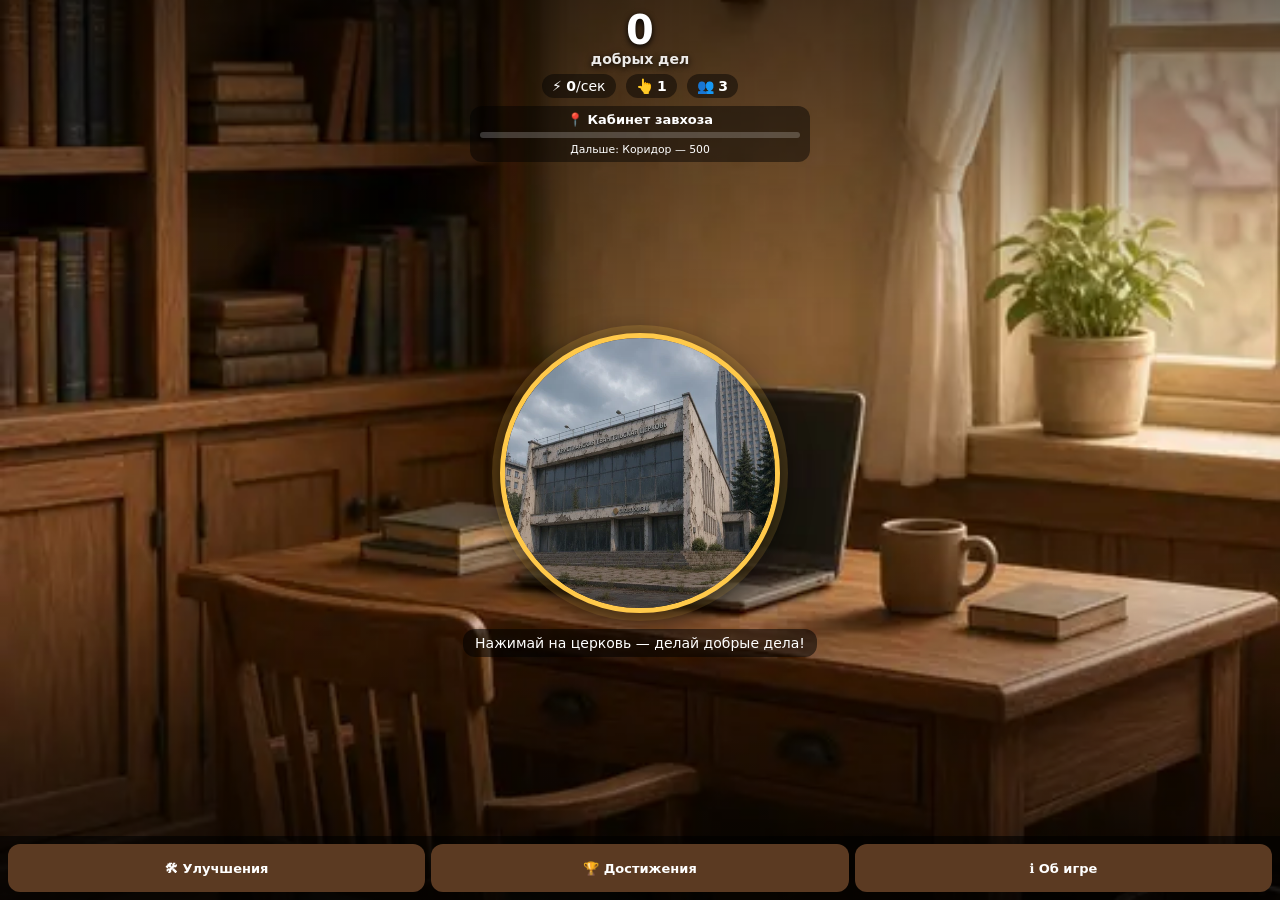
==== index.html @ 1f995793 "Update the clicker with church stage images. Replace the game files from church clicker v2 and add i" ====
<!doctype html>
<html lang="ru">
<head>
<meta charset="utf-8">
<meta name="viewport" content="width=device-width,initial-scale=1,maximum-scale=1,user-scalable=no,viewport-fit=cover">
<meta name="apple-mobile-web-app-capable" content="yes">
<meta name="mobile-web-app-capable" content="yes">
<meta name="apple-mobile-web-app-status-bar-style" content="black-translucent">
<meta name="apple-mobile-web-app-title" content="Завхоз">
<meta name="theme-color" content="#2b1d14">
<title>Завхоз Слова жизни</title>
<link rel="manifest" href="manifest.webmanifest">
<link rel="apple-touch-icon" href="img/icon-180.png">
<link rel="icon" href="img/icon-192.png">
<link rel="stylesheet" href="style.css">
</head>
<body>
<div id="bg"></div><div id="shade"></div>
<header id="top">
  <div id="score"><span id="deeds">0</span><small>добрых дел</small></div>
  <div id="stats"><span>⚡ <b id="dps">0</b>/сек</span><span>👆 <b id="dpt">1</b></span><span>👥 <b id="people">3</b></span></div>
  <div id="loc"><span id="locName">Кабинет завхоза</span><div id="locBar"><i></i></div><small id="locNext"></small></div>
</header>
<main id="play">
  <div id="event" hidden></div>
  <button id="tap" aria-label="Нажимай!"><img src="img/church1.webp" alt="Церковь" draggable="false"></button>
  <div id="hint">Нажимай на церковь — делай добрые дела!</div>
</main>
<nav id="tabs">
  <button data-p="shop">🛠 Улучшения</button>
  <button data-p="ach">🏆 Достижения</button>
  <button data-p="info">ℹ️ Об игре</button>
</nav>
<section id="panel" hidden>
  <div class="ph"><b id="ptitle"></b><button id="pclose" aria-label="Закрыть">✕</button></div>
  <div id="pbody"></div>
</section>
<div id="toast"></div>
<div id="modal" hidden><div class="mbox"><div id="mtext"></div><button id="mok">Слава Богу! 🙏</button></div></div>
<script src="game.js"></script>
</body>
</html>
---- style.css ----
*{box-sizing:border-box;-webkit-tap-highlight-color:transparent;-webkit-user-select:none;user-select:none;-webkit-touch-callout:none}
html,body{margin:0;height:100%;overflow:hidden;background:#2b1d14;color:#fff;font-family:-apple-system,system-ui,"Segoe UI",Roboto,sans-serif;touch-action:manipulation;overscroll-behavior:none}
#bg{position:fixed;inset:0;background:#3a2a1e center/cover no-repeat;transition:background-image .6s}
#shade{position:fixed;inset:0;background:linear-gradient(#0008,#0000 35%,#0000 60%,#000a)}
#top{position:fixed;top:0;left:0;right:0;padding:calc(env(safe-area-inset-top) + 10px) 14px 8px;text-align:center;z-index:2}
#score{font-size:40px;font-weight:800;text-shadow:0 2px 6px #000;line-height:1}
#score small{display:block;font-size:14px;font-weight:600;opacity:.9;margin-top:2px}
#stats{display:flex;justify-content:center;gap:10px;margin-top:8px;font-size:14px}
#stats span{background:#0007;border-radius:14px;padding:4px 10px}
#loc{margin:8px auto 0;max-width:340px;background:#0007;border-radius:12px;padding:6px 10px;font-size:13px}
#locName{font-weight:700}
#locBar{height:6px;background:#fff3;border-radius:3px;margin:5px 0 3px;overflow:hidden}
#locBar i{display:block;height:100%;width:0;background:#ffc94a;transition:width .3s}
#play{position:fixed;inset:0;display:flex;flex-direction:column;align-items:center;justify-content:center;z-index:1;padding-top:90px}
#tap{width:min(64vw,280px);height:min(64vw,280px);border-radius:50%;border:5px solid #ffc94a;padding:0;background:none;box-shadow:0 8px 30px #000a,0 0 0 8px #ffc94a33;transition:transform .08s;cursor:pointer;touch-action:manipulation}
#tap img{width:100%;height:100%;border-radius:50%;display:block;pointer-events:none}
#tap.hit{transform:scale(.93)}
#tap.broken{filter:grayscale(1) brightness(.6)}
#tap.evolve{animation:evolve .75s ease-out}
@keyframes evolve{0%{transform:scale(1);box-shadow:0 8px 30px #000a,0 0 0 8px #ffc94a33}30%{transform:scale(1.08);box-shadow:0 8px 40px #ffc94acc,0 0 0 18px #ffe27a99,0 0 48px #ffc94a}100%{transform:scale(1);box-shadow:0 8px 30px #000a,0 0 0 8px #ffc94a33}}
#hint{margin-top:16px;background:#0008;padding:6px 12px;border-radius:12px;font-size:14px}
.fl{position:fixed;z-index:5;pointer-events:none;font-weight:800;font-size:24px;color:#ffe27a;text-shadow:0 2px 4px #000;animation:fl .9s ease-out forwards}
@keyframes fl{to{transform:translateY(-90px);opacity:0}}
#event{position:absolute;top:calc(env(safe-area-inset-top) + 170px);left:12px;right:12px;margin:auto;max-width:360px;background:#7a1f1fe6;border:2px solid #ffc94a;border-radius:14px;padding:10px;text-align:center;font-size:15px;z-index:3}
#event.good{background:#1f5a2ae6}
#event img{width:100%;max-height:22vh;object-fit:cover;border-radius:8px;margin-top:6px}
#event button{margin-top:8px}
#tabs{position:fixed;bottom:0;left:0;right:0;display:flex;gap:6px;padding:8px 8px calc(env(safe-area-inset-bottom) + 8px);z-index:3;background:#0009}
#tabs button,#panel button,#mok,#event button{font:inherit;color:#fff;border:0;border-radius:12px;min-height:48px;cursor:pointer}
#tabs button{flex:1;background:#5b3a22;font-size:13px;white-space:nowrap;padding:0 4px;font-weight:700}
#panel{position:fixed;left:0;right:0;bottom:calc(env(safe-area-inset-bottom) + 64px);max-height:64vh;background:#2b1d14f5;border-radius:18px 18px 0 0;z-index:4;display:flex;flex-direction:column;box-shadow:0 -6px 20px #000a}
.ph{display:flex;justify-content:space-between;align-items:center;padding:12px 14px;font-size:18px}
#pclose{background:#fff2;width:48px}
#pbody{overflow-y:auto;-webkit-overflow-scrolling:touch;padding:0 12px 14px}
.it{display:flex;align-items:center;gap:10px;background:#fff1;border-radius:12px;padding:8px;margin-bottom:8px}
.it .ic{font-size:30px;width:44px;text-align:center}
.it .tx{flex:1;font-size:13px;line-height:1.3}
.it .tx b{font-size:15px}
.it button{background:#2f7d3a;min-width:92px;padding:0 8px;font-weight:700;font-size:14px}
.it button:disabled{background:#555;opacity:.7}
.it.lock{opacity:.45}
.ach.ok{background:#ffc94a33}
#toast{position:fixed;left:50%;bottom:calc(env(safe-area-inset-bottom) + 80px);transform:translateX(-50%);background:#000c;padding:8px 14px;border-radius:12px;font-size:14px;z-index:6;opacity:0;transition:opacity .3s;pointer-events:none;max-width:90vw;text-align:center}
#toast.on{opacity:1}
#modal{position:fixed;inset:0;background:#000a;z-index:7;display:flex;align-items:center;justify-content:center;padding:20px}
.mbox{background:#3a2a1e;border:2px solid #ffc94a;border-radius:16px;padding:18px;text-align:center;max-width:340px;font-size:16px;line-height:1.4}
#mok{background:#2f7d3a;width:100%;margin-top:12px;font-weight:700}
[hidden]{display:none!important}
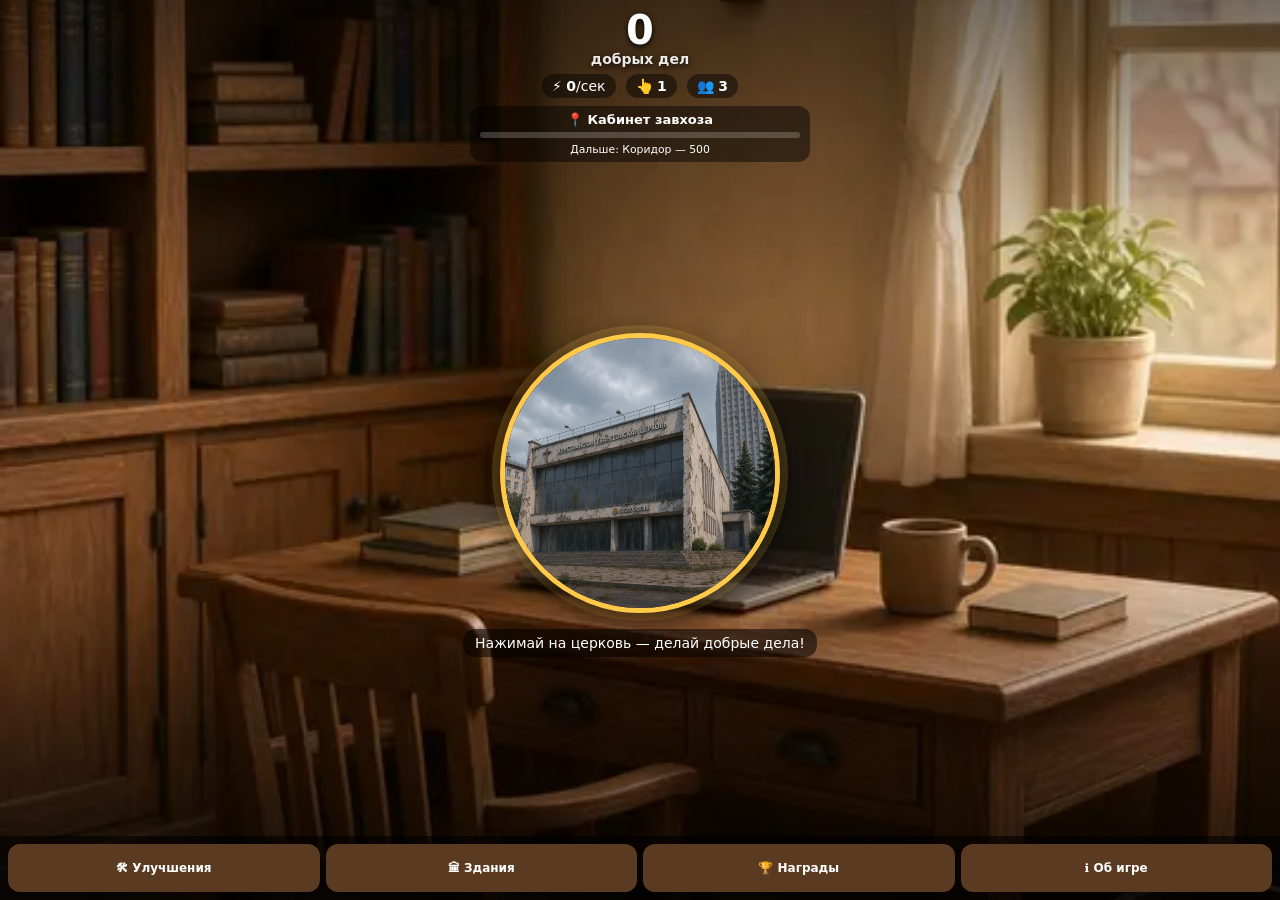
==== commit 1e844b55: "Add the buildings panel and 35 achievements. Update the clicker from v3 and include the new building" ====
--- a/index.html
+++ b/index.html
@@ -28,7 +28,8 @@
 </main>
 <nav id="tabs">
   <button data-p="shop">🛠 Улучшения</button>
-  <button data-p="ach">🏆 Достижения</button>
+  <button data-p="bld">🏛 Здания</button>
+  <button data-p="ach">🏆 Награды</button>
   <button data-p="info">ℹ️ Об игре</button>
 </nav>
 <section id="panel" hidden>
--- a/style.css
+++ b/style.css
@@ -27,7 +27,8 @@
 #event button{margin-top:8px}
 #tabs{position:fixed;bottom:0;left:0;right:0;display:flex;gap:6px;padding:8px 8px calc(env(safe-area-inset-bottom) + 8px);z-index:3;background:#0009}
 #tabs button,#panel button,#mok,#event button{font:inherit;color:#fff;border:0;border-radius:12px;min-height:48px;cursor:pointer}
-#tabs button{flex:1;background:#5b3a22;font-size:13px;white-space:nowrap;padding:0 4px;font-weight:700}
+#tabs button{flex:1;background:#5b3a22;font-size:12px;white-space:nowrap;padding:0 2px;font-weight:700;overflow:hidden}
+@media(max-width:380px){#tabs button{font-size:11px}}
 #panel{position:fixed;left:0;right:0;bottom:calc(env(safe-area-inset-bottom) + 64px);max-height:64vh;background:#2b1d14f5;border-radius:18px 18px 0 0;z-index:4;display:flex;flex-direction:column;box-shadow:0 -6px 20px #000a}
 .ph{display:flex;justify-content:space-between;align-items:center;padding:12px 14px;font-size:18px}
 #pclose{background:#fff2;width:48px}
@@ -45,4 +46,11 @@
 #modal{position:fixed;inset:0;background:#000a;z-index:7;display:flex;align-items:center;justify-content:center;padding:20px}
 .mbox{background:#3a2a1e;border:2px solid #ffc94a;border-radius:16px;padding:18px;text-align:center;max-width:340px;font-size:16px;line-height:1.4}
 #mok{background:#2f7d3a;width:100%;margin-top:12px;font-weight:700}
+
+.bp{width:56px;height:56px;border-radius:10px;object-fit:cover;flex-shrink:0;background:#0003}
+.it.bld{align-items:flex-start}
+.it.max{border:2px solid #ffc94a;box-shadow:inset 0 0 0 1px #ffe27a,0 0 12px #ffc94a55;background:#ffc94a22}
+.stars{color:#ffc94a;font-size:12px;letter-spacing:1px;margin-left:4px}
+.it .inc{opacity:.85;font-size:12px}
+.apro{text-align:center;font-size:13px;opacity:.85;margin:0 0 8px;font-weight:700}
 [hidden]{display:none!important}
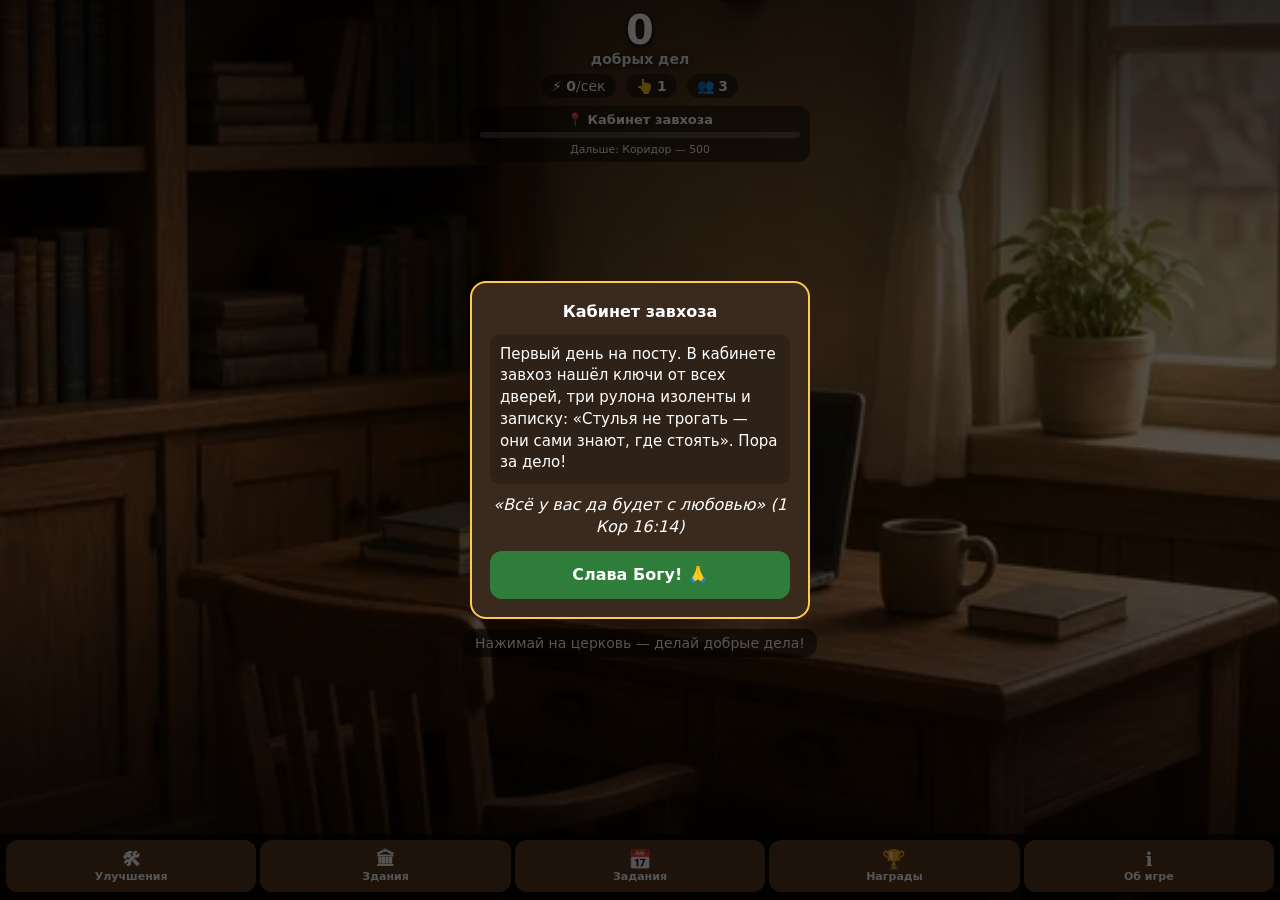
==== commit c4443959: "v6: quests, events, prestige, sound, offline modal, stories, stats, share Co-authored-by: prohorpolo" ====
--- a/index.html
+++ b/index.html
@@ -18,8 +18,9 @@
 <div id="bg"></div><div id="shade"></div>
 <header id="top">
   <div id="score"><span id="deeds">0</span><small>добрых дел</small></div>
-  <div id="stats"><span>⚡ <b id="dps">0</b>/сек</span><span>👆 <b id="dpt">1</b></span><span>👥 <b id="people">3</b></span></div>
+  <div id="stats"><span>⚡ <b id="dps">0</b>/сек</span><span>👆 <b id="dpt">1</b></span><span>👥 <b id="people">3</b></span><span id="blessS" hidden>🙏 <b id="bless">0</b></span></div>
   <div id="loc"><span id="locName">Кабинет завхоза</span><div id="locBar"><i></i></div><small id="locNext"></small></div>
+  <div id="boost" hidden></div>
 </header>
 <main id="play">
   <div id="event" hidden></div>
@@ -27,17 +28,18 @@
   <div id="hint">Нажимай на церковь — делай добрые дела!</div>
 </main>
 <nav id="tabs">
-  <button data-p="shop">🛠 Улучшения</button>
-  <button data-p="bld">🏛 Здания</button>
-  <button data-p="ach">🏆 Награды</button>
-  <button data-p="info">ℹ️ Об игре</button>
+  <button data-p="shop"><i>🛠</i>Улучшения</button>
+  <button data-p="bld"><i>🏛</i>Здания</button>
+  <button data-p="quest"><i>📅</i>Задания<em id="qdot" hidden></em></button>
+  <button data-p="ach"><i>🏆</i>Награды</button>
+  <button data-p="info"><i>ℹ️</i>Об игре</button>
 </nav>
 <section id="panel" hidden>
   <div class="ph"><b id="ptitle"></b><button id="pclose" aria-label="Закрыть">✕</button></div>
   <div id="pbody"></div>
 </section>
 <div id="toast"></div>
-<div id="modal" hidden><div class="mbox"><div id="mtext"></div><button id="mok">Слава Богу! 🙏</button></div></div>
+<div id="modal" hidden><div class="mbox"><div id="mtext"></div><div id="mbtns"></div></div></div>
 <script src="game.js"></script>
 </body>
 </html>
--- a/style.css
+++ b/style.css
@@ -25,10 +25,13 @@
 #event.good{background:#1f5a2ae6}
 #event img{width:100%;max-height:22vh;object-fit:cover;border-radius:8px;margin-top:6px}
 #event button{margin-top:8px}
-#tabs{position:fixed;bottom:0;left:0;right:0;display:flex;gap:6px;padding:8px 8px calc(env(safe-area-inset-bottom) + 8px);z-index:3;background:#0009}
-#tabs button,#panel button,#mok,#event button{font:inherit;color:#fff;border:0;border-radius:12px;min-height:48px;cursor:pointer}
-#tabs button{flex:1;background:#5b3a22;font-size:12px;white-space:nowrap;padding:0 2px;font-weight:700;overflow:hidden}
-@media(max-width:380px){#tabs button{font-size:11px}}
+#tabs{position:fixed;bottom:0;left:0;right:0;display:flex;gap:4px;padding:6px 6px calc(env(safe-area-inset-bottom) + 8px);z-index:3;background:#0009}
+#tabs button,#panel button,#mbtns button,#event button{font:inherit;color:#fff;border:0;border-radius:12px;min-height:48px;cursor:pointer}
+#tabs button{flex:1;min-width:0;background:#5b3a22;font-size:11px;white-space:nowrap;padding:2px 1px;font-weight:700;overflow:hidden;text-overflow:ellipsis;display:flex;flex-direction:column;align-items:center;justify-content:center;line-height:1.15;position:relative;min-height:52px}
+#tabs button i{font-style:normal;font-size:19px}
+#tabs button.on{background:#8a5a2e;box-shadow:inset 0 0 0 2px #ffc94a}
+#qdot{position:absolute;top:5px;right:calc(50% - 18px);width:10px;height:10px;border-radius:50%;background:#ff4a3d;box-shadow:0 0 0 2px #2b1d14}
+@media(max-width:360px){#tabs button{font-size:9.5px}}
 #panel{position:fixed;left:0;right:0;bottom:calc(env(safe-area-inset-bottom) + 64px);max-height:64vh;background:#2b1d14f5;border-radius:18px 18px 0 0;z-index:4;display:flex;flex-direction:column;box-shadow:0 -6px 20px #000a}
 .ph{display:flex;justify-content:space-between;align-items:center;padding:12px 14px;font-size:18px}
 #pclose{background:#fff2;width:48px}
@@ -45,7 +48,11 @@
 #toast.on{opacity:1}
 #modal{position:fixed;inset:0;background:#000a;z-index:7;display:flex;align-items:center;justify-content:center;padding:20px}
 .mbox{background:#3a2a1e;border:2px solid #ffc94a;border-radius:16px;padding:18px;text-align:center;max-width:340px;font-size:16px;line-height:1.4}
-#mok{background:#2f7d3a;width:100%;margin-top:12px;font-weight:700}
+#mbtns{display:flex;flex-direction:column;gap:8px;margin-top:12px}
+#mbtns button{background:#2f7d3a;width:100%;font-weight:700}
+#mbtns button.ghost{background:#fff2}
+#mbtns button.warn,.warn{background:#a8691a!important}
+#mbtns button:disabled{background:#555;opacity:.6}
 
 .bp{width:56px;height:56px;border-radius:10px;object-fit:cover;flex-shrink:0;background:#0003}
 .it.bld{align-items:flex-start}
@@ -54,3 +61,31 @@
 .it .inc{opacity:.85;font-size:12px}
 .apro{text-align:center;font-size:13px;opacity:.85;margin:0 0 8px;font-weight:700}
 [hidden]{display:none!important}
+#boost{position:relative;margin:6px auto 0;max-width:340px;background:#1f5a2ae6;border:2px solid #ffc94a;border-radius:12px;padding:5px 10px;font-size:14px;overflow:hidden;animation:pulse 1s ease-in-out infinite alternate}
+#boost i{position:absolute;left:0;bottom:0;height:3px;background:#ffc94a;transition:width .25s linear}
+@keyframes pulse{from{box-shadow:0 0 0 #ffc94a00}to{box-shadow:0 0 14px #ffc94aaa}}
+#badge{position:fixed;z-index:5;display:flex;flex-direction:column;align-items:center;gap:1px;padding:8px 14px;border-radius:22px;border:3px solid #fff;background:radial-gradient(circle at 30% 30%,#ffe27a,#e8a21c);color:#3a2205;font:inherit;font-size:14px;box-shadow:0 0 0 6px #ffc94a55,0 6px 20px #000a;cursor:pointer;animation:bfloat 1.4s ease-in-out infinite alternate,bin .35s ease-out;touch-action:manipulation}
+#badge span{font-size:30px;line-height:1}
+#badge small{font-weight:800;font-size:12px}
+#badge.gone{opacity:0;transform:scale(.6);transition:all .4s}
+@keyframes bfloat{from{transform:translateY(-6px) rotate(-3deg)}to{transform:translateY(6px) rotate(3deg)}}
+@keyframes bin{from{opacity:0;transform:scale(.3)}}
+.story{margin:10px 0;font-size:15px;line-height:1.45;text-align:left;background:#0003;border-radius:10px;padding:10px}
+.big-n{display:inline-block;font-size:30px;font-weight:800;color:#ffe27a;margin:6px 0}
+.mbox small{opacity:.8;font-size:13px}
+.qbar{height:6px;background:#fff3;border-radius:3px;margin:5px 0 2px;overflow:hidden}
+.qbar i{display:block;height:100%;background:#ffc94a}
+.qp{font-size:12px;opacity:.85}
+.it.quest.ok{background:#2f7d3a44}
+.it.col{flex-direction:column;align-items:stretch}
+.it.col>button{width:100%}
+.tgs{display:flex;gap:6px}
+.tgs .tg{flex:1;background:#555!important;font-size:12px!important;min-width:0!important;padding:0 4px!important}
+.tgs .tg.on{background:#2f7d3a!important}
+.stl{display:flex;flex-direction:column;gap:6px}
+.stl .st{background:#5b3a22!important;text-align:left;font-size:13px!important;min-height:40px!important;padding:0 10px!important;font-weight:600!important}
+.stl .st:disabled{opacity:.45}
+#panel button.big{width:100%;background:#2f7d3a;font-weight:800;font-size:16px;margin-bottom:8px}
+#blessS{background:#a8691acc!important}
+#stats span{white-space:nowrap}
+@media(max-width:360px){#stats{gap:5px;font-size:12px}#stats span{padding:3px 7px}.tgs .tg{font-size:11px!important}}
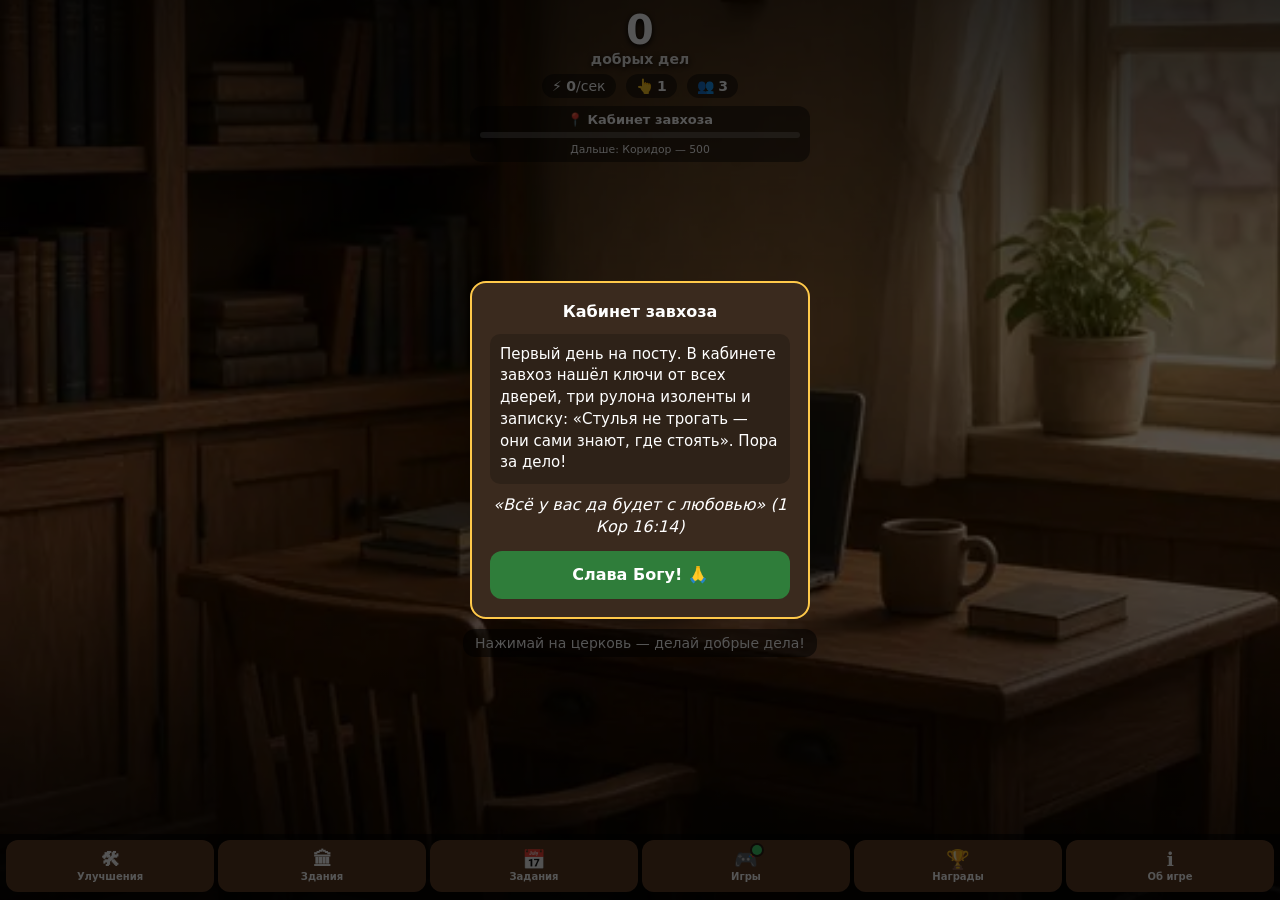
==== commit 03a6416c: "v9: mini-games Co-authored-by: prohorpolovnikov413-ui <prohorpolovnikov413-ui@users.noreply.github.c" ====
--- a/index.html
+++ b/index.html
@@ -13,6 +13,18 @@
 <link rel="apple-touch-icon" href="img/icon-180.png">
 <link rel="icon" href="img/icon-192.png">
 <link rel="stylesheet" href="style.css">
+<!-- Yandex.Metrika counter -->
+<script type="text/javascript">
+    (function(m,e,t,r,i,k,a){
+        m[i]=m[i]||function(){(m[i].a=m[i].a||[]).push(arguments)};
+        m[i].l=1*new Date();
+        for (var j = 0; j < document.scripts.length; j++) {if (document.scripts[j].src === r) { return; }}
+        k=e.createElement(t),a=e.getElementsByTagName(t)[0],k.async=1,k.src=r,a.parentNode.insertBefore(k,a)
+    })(window, document,'script','https://mc.yandex.ru/metrika/tag.js?id=114234557', 'ym');
+    ym(114234557, 'init', {ssr:true, webvisor:true, clickmap:true, ecommerce:"dataLayer", referrer: document.referrer, url: location.href, accurateTrackBounce:true, trackLinks:true});
+</script>
+<noscript><div><img src="https://mc.yandex.ru/watch/114234557" style="position:absolute; left:-9999px;" alt="" /></div></noscript>
+<!-- /Yandex.Metrika counter -->
 </head>
 <body>
 <div id="bg"></div><div id="shade"></div>
@@ -31,6 +43,7 @@
   <button data-p="shop"><i>🛠</i>Улучшения</button>
   <button data-p="bld"><i>🏛</i>Здания</button>
   <button data-p="quest"><i>📅</i>Задания<em id="qdot" hidden></em></button>
+  <button data-p="mini"><i>🎮</i>Игры<em id="mgdot" hidden></em></button>
   <button data-p="ach"><i>🏆</i>Награды</button>
   <button data-p="info"><i>ℹ️</i>Об игре</button>
 </nav>
@@ -38,6 +51,13 @@
   <div class="ph"><b id="ptitle"></b><button id="pclose" aria-label="Закрыть">✕</button></div>
   <div id="pbody"></div>
 </section>
+<div id="mini" hidden>
+  <div id="mh"><b id="mtitle"></b><span id="mtimer"></span><button id="mclose" aria-label="Закрыть">✕</button></div>
+  <div id="mhint"></div>
+  <div id="mhud" hidden></div>
+  <div id="mstage"></div>
+  <div id="mstatus"></div>
+</div>
 <div id="toast"></div>
 <div id="modal" hidden><div class="mbox"><div id="mtext"></div><div id="mbtns"></div></div></div>
 <script src="game.js"></script>
--- a/style.css
+++ b/style.css
@@ -89,3 +89,109 @@
 #blessS{background:#a8691acc!important}
 #stats span{white-space:nowrap}
 @media(max-width:360px){#stats{gap:5px;font-size:12px}#stats span{padding:3px 7px}.tgs .tg{font-size:11px!important}}
+
+/* --- v9 mini-games --- */
+#tabs button{font-size:10px}
+@media(max-width:400px){#tabs button{font-size:9px}#tabs button i{font-size:17px}}
+#mgdot{position:absolute;top:5px;right:calc(50% - 16px);width:10px;height:10px;border-radius:50%;background:#3dcc6a;box-shadow:0 0 0 2px #2b1d14}
+#mini{position:fixed;inset:0;background:#2b1d14;z-index:8;display:flex;flex-direction:column;padding:calc(env(safe-area-inset-top) + 8px) 12px calc(env(safe-area-inset-bottom) + 10px);color:#fff}
+#mh{display:flex;align-items:center;gap:8px;min-height:48px}
+#mtitle{flex:1;font-size:18px;line-height:1.2}
+#mtimer:empty{display:none}
+#mtimer{background:#0007;border-radius:12px;padding:6px 10px;font-weight:800;font-size:16px;min-width:58px;text-align:center;color:#ffc94a}
+#mclose{background:#fff2;width:48px;min-height:48px;border:0;border-radius:12px;color:#fff;font:inherit;cursor:pointer}
+#mhint{text-align:center;font-size:14px;opacity:.95;margin:4px 0 8px;min-height:20px}
+#mstage{flex:1;position:relative;overflow:hidden;touch-action:none;border-radius:16px;background:#3a2a1e;box-shadow:inset 0 0 0 2px #ffc94a33}
+#mstatus{text-align:center;font-size:14px;font-weight:700;margin-top:8px;min-height:20px}
+.mg-intro,.mg-res{position:absolute;inset:0;display:flex;flex-direction:column;align-items:center;justify-content:center;padding:22px 18px;text-align:center;gap:10px}
+.mg-intro .ic,.mg-res .ic{font-size:64px;line-height:1}
+.mg-intro b,.mg-res b{font-size:22px}
+.mg-intro p,.mg-res p{margin:0;font-size:15px;line-height:1.45;opacity:.95;max-width:320px}
+.mg-go,.mg-res button{font:inherit;color:#fff;background:#2f7d3a;border:0;border-radius:14px;min-height:52px;padding:0 22px;font-weight:800;font-size:17px;cursor:pointer;width:min(100%,280px)}
+.mg-stars{color:#ffc94a;font-size:28px;letter-spacing:3px}
+.mg-res .big-n{margin:2px 0 8px}
+.it.mg .cd{display:block;margin-top:2px;font-size:12px;opacity:.85;color:#ffc94a}
+.it.mg button{min-width:108px}
+
+/* cleaning */
+#mini button{-webkit-appearance:none;appearance:none}
+.hall{position:absolute;inset:0;touch-action:none;background:linear-gradient(#6b4a32,#4a3222)}
+.hall .altar{position:absolute;left:16%;right:16%;top:6%;height:11%;background:linear-gradient(#8a6238,#5c3d22);border:2px solid #ffc94a99;border-radius:10px;display:flex;align-items:center;justify-content:center;font-weight:800;font-size:15px;z-index:1}
+.hall .carpet{position:absolute;left:42%;width:16%;top:16%;bottom:0;background:linear-gradient(#8b2e2e,#6a2020);opacity:.85}
+.hall .pew{position:absolute;left:8%;right:8%;height:9%;background:linear-gradient(#5a3a22,#3d2716);border-radius:8px;border:2px solid #2b1d14;box-shadow:0 3px 0 #1a100a}
+.mess{position:absolute;z-index:2;min-width:48px;min-height:48px;display:flex;align-items:center;justify-content:center;font-size:28px;cursor:pointer;touch-action:none;filter:drop-shadow(0 2px 2px #0008);transition:transform .15s,opacity .2s}
+.mess.dirt{width:54px;height:36px;border-radius:50%;background:radial-gradient(circle at 40% 40%,#4a2e14,#120a06);border:2px solid #0a0604;box-shadow:0 1px 0 #0008,inset 0 0 8px #0008;min-height:36px;font-size:0}
+.mess.paper{transform:rotate(var(--r, -12deg))}
+.mess.dust{font-size:32px;opacity:.9}
+.mess.web{font-size:30px}
+.mess.gone{transform:scale(.4);opacity:0;pointer-events:none}
+.mess.pop{animation:mgpop .25s ease-out}
+@keyframes mgpop{from{transform:scale(1.3)}to{transform:scale(1)}}
+
+/* find mic */
+.micg{position:absolute;inset:0;display:grid;grid-template-columns:repeat(3,1fr);gap:8px;padding:10px;background:linear-gradient(#4a3424,#2b1d14)}
+.micg .ob{position:relative;background:#5b3a22;border:2px solid #ffc94a55;border-radius:14px;display:flex;flex-direction:column;align-items:center;justify-content:center;gap:2px;cursor:pointer;font:inherit;color:#fff;min-height:0;padding:4px;transition:transform .12s}
+.micg .ob .ei{font-size:34px;line-height:1}
+.micg .ob small{font-size:11px;opacity:.85;font-weight:700}
+.micg .ob:active{transform:scale(.96)}
+.micg .ob.open{background:#2f7d3a55;border-color:#ffc94a;pointer-events:none}
+.micg .ob.empty{background:#0004;border-color:#fff2;opacity:.7;pointer-events:none}
+.micg .ob.open .ei{animation:mgpop .3s ease-out}
+.need{display:flex;justify-content:center;gap:12px;margin:0}
+.need span{background:#0007;border-radius:12px;padding:4px 10px;font-size:18px}
+.need span.got{background:#2f7d3a;box-shadow:0 0 0 2px #ffc94a}
+
+/* granny */
+.grw{position:absolute;inset:0;background:linear-gradient(#6b4a32,#3d2718);display:flex;flex-direction:column}
+.grw .aisle{flex:1;position:relative;margin:8px 8px 0;border-radius:12px;overflow:hidden;background:
+  linear-gradient(#0000,#0000),
+  repeating-linear-gradient(90deg,#c4a074 0 32%,#8b2e2e 32% 36%,#c4a074 36% 64%,#8b2e2e 64% 68%,#c4a074 68% 100%)}
+.grw .seat{position:absolute;left:8%;right:8%;top:6px;height:54px;background:linear-gradient(#8a6238,#5c3d22);border:2px solid #ffc94a;border-radius:12px;display:flex;align-items:center;justify-content:center;font-weight:800;z-index:1;box-shadow:0 0 16px #ffc94a55}
+.grw .rows{position:absolute;left:0;right:0;top:68px;bottom:86px;display:flex;flex-direction:column;justify-content:flex-end;gap:8px;padding:0 6px}
+.grw .row{display:grid;grid-template-columns:1fr 1fr 1fr;gap:6px;height:72px;transition:transform .2s,opacity .2s}
+.grw .cell{border-radius:12px;border:2px solid #2b1d14;background:#5b3a22ee;display:flex;flex-direction:column;align-items:center;justify-content:center;font-size:28px;cursor:pointer;font-weight:800;color:#fff;line-height:1;padding:0;margin:0;font-family:inherit}
+.grw .cell small{font-size:10px;margin-top:2px}
+.grw .cell.safe{background:#2f7d3a55;border-color:#8fce7a}
+.grw .cell.bad{background:#7a1f1fcc;border-color:#ff8a7a}
+.grw .cell.item{background:#a8691acc;border-color:#ffc94a}
+.grw .cell.hit{animation:shake .25s}
+@keyframes shake{0%,100%{transform:translateX(0)}25%{transform:translateX(-5px)}75%{transform:translateX(5px)}}
+.grw .gma{position:absolute;bottom:8px;width:33.33%;text-align:center;font-size:48px;line-height:1;transition:left .2s ease-out;z-index:2;filter:drop-shadow(0 3px 2px #0008);pointer-events:none}
+.grw .gma.bob{animation:gbob .4s ease-in-out}
+@keyframes gbob{0%,100%{transform:translateY(0)}50%{transform:translateY(-8px)}}
+.grw .hud{display:flex;justify-content:space-between;padding:6px 10px 4px;font-size:16px;font-weight:700}
+.grw .hearts{color:#ff6b6b;letter-spacing:2px}
+
+#mhud{display:flex;flex-wrap:wrap;justify-content:center;gap:5px 8px;margin:0 0 6px;font-size:12px;font-weight:700}
+#mhud[hidden]{display:none!important}
+#mhud span{background:#0007;border-radius:10px;padding:3px 8px}
+#mhud .hearts{color:#ff6b6b;letter-spacing:1px;background:#0007}
+#mhud .combo{background:#a8691a;color:#ffe27a}
+#mbanner{position:absolute;inset:0;z-index:9;display:flex;align-items:center;justify-content:center;background:#0008;font-size:32px;font-weight:800;color:#ffc94a;text-shadow:0 2px 8px #000;opacity:0;pointer-events:none;transition:opacity .2s}
+#mbanner.on{opacity:1;pointer-events:none}
+.mess.stubborn{box-shadow:0 0 0 2px #c45a2a,0 1px 0 #0008,inset 0 0 8px #0008}
+.mess.stubborn.half{opacity:.7;filter:brightness(1.25);transform:scale(.92)}
+.hazard{position:absolute;z-index:3;min-width:48px;min-height:48px;display:flex;align-items:center;justify-content:center;font-size:30px;cursor:pointer;filter:drop-shadow(0 2px 2px #0008)}
+.hazard.flash{animation:shake .3s}
+.mg-rec{margin:0;font-size:15px}
+.mg-extra{margin:0;font-size:13px;opacity:.85}
+
+.micg.cols5{grid-template-columns:repeat(5,1fr);gap:5px;padding:6px;overflow-y:auto;-webkit-overflow-scrolling:touch}
+.micg.cols5 .ob .ei{font-size:24px}
+.micg.cols5 .ob small{font-size:9px;line-height:1.1;text-align:center}
+.micg .ob.stacked{box-shadow:3px 3px 0 #0006}
+.micg .ob .top,.micg .ob .under{display:flex;flex-direction:column;align-items:center;justify-content:center;gap:1px}
+.micg .ob.stacked .under{display:none}
+.micg .ob.shifted .top{position:absolute;opacity:0;transform:translate(28px,-24px) rotate(18deg);transition:transform .25s,opacity .25s;pointer-events:none}
+.micg .ob.shifted .under{display:flex}
+.micg .ob.decoy-gone{background:#7a1f1f99;border-color:#ff8a7a;pointer-events:none}
+.micwrap{position:absolute;inset:0}
+.micwrap .micg{position:absolute;inset:0}
+#flash{position:absolute;inset:0;pointer-events:none;z-index:4;background:radial-gradient(circle var(--r,90px) at var(--x,50%) var(--y,40%),transparent 0,transparent calc(var(--r,90px) * .72),#000e var(--r,90px))}
+
+.grw.lanes2 .aisle{background:linear-gradient(90deg,#c4a074 0 46%,#8b2e2e 46% 54%,#c4a074 54% 100%)}
+.grw.lanes2 .rows .row,.row.lanes2{grid-template-columns:1fr 1fr}
+.grw.lanes3 .rows .row,.row.lanes3{grid-template-columns:1fr 1fr 1fr}
+.grw .cell.stairs{background:#5c4a2acc;border-color:#ffc94a}
+.grw .cell.mov{box-shadow:0 0 0 2px #ffc94a55}
+.grw .cell.item{z-index:1}
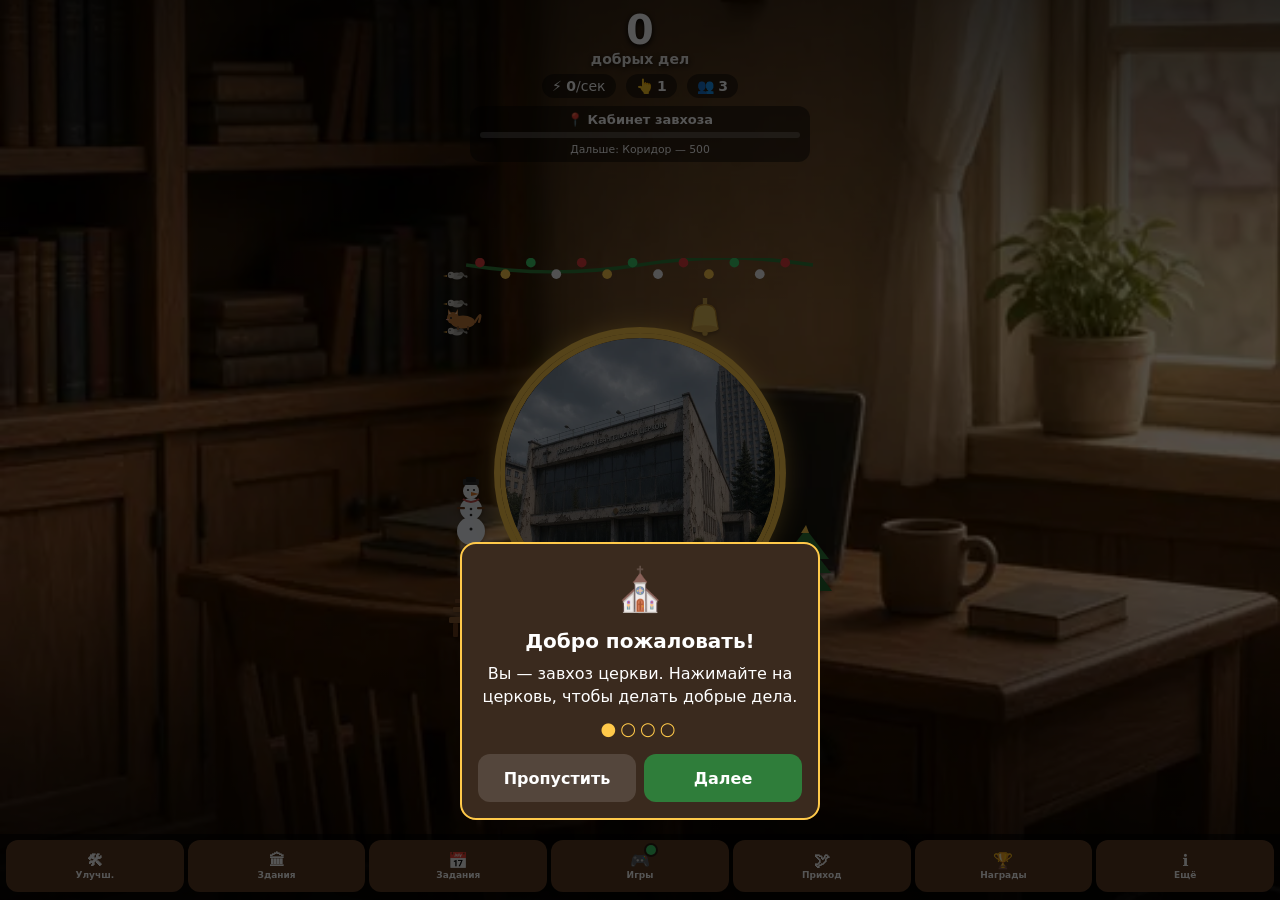
==== commit 34a12824: "v12: rename to Завхоз церкви, onboarding, verse, parish, share card, music, extras, walking people C" ====
--- a/index.html
+++ b/index.html
@@ -6,9 +6,9 @@
 <meta name="apple-mobile-web-app-capable" content="yes">
 <meta name="mobile-web-app-capable" content="yes">
 <meta name="apple-mobile-web-app-status-bar-style" content="black-translucent">
-<meta name="apple-mobile-web-app-title" content="Завхоз">
+<meta name="apple-mobile-web-app-title" content="Завхоз церкви">
 <meta name="theme-color" content="#2b1d14">
-<title>Завхоз Слова жизни</title>
+<title>Завхоз церкви</title>
 <link rel="manifest" href="manifest.webmanifest">
 <link rel="apple-touch-icon" href="img/icon-180.png">
 <link rel="icon" href="img/icon-192.png">
@@ -36,16 +36,23 @@
 </header>
 <main id="play">
   <div id="event" hidden></div>
-  <button id="tap" aria-label="Нажимай!"><img src="img/church1.webp" alt="Церковь" draggable="false"></button>
+  <div id="scene">
+    <div id="fx" aria-hidden="true"></div>
+    <div id="walk" aria-hidden="true"></div>
+    <div id="bits"></div>
+    <button id="tap" aria-label="Нажимай!"><img src="img/church1.webp" alt="Церковь" draggable="false"></button>
+    <div id="seasons" aria-hidden="true"></div>
+  </div>
   <div id="hint">Нажимай на церковь — делай добрые дела!</div>
 </main>
 <nav id="tabs">
-  <button data-p="shop"><i>🛠</i>Улучшения</button>
+  <button data-p="shop"><i>🛠</i>Улучш.</button>
   <button data-p="bld"><i>🏛</i>Здания</button>
   <button data-p="quest"><i>📅</i>Задания<em id="qdot" hidden></em></button>
   <button data-p="mini"><i>🎮</i>Игры<em id="mgdot" hidden></em></button>
+  <button data-p="parish"><i>🕊</i>Приход</button>
   <button data-p="ach"><i>🏆</i>Награды</button>
-  <button data-p="info"><i>ℹ️</i>Об игре</button>
+  <button data-p="info"><i>ℹ️</i>Ещё</button>
 </nav>
 <section id="panel" hidden>
   <div class="ph"><b id="ptitle"></b><button id="pclose" aria-label="Закрыть">✕</button></div>
@@ -58,6 +65,15 @@
   <div id="mstage"></div>
   <div id="mstatus"></div>
 </div>
+<div id="tutor" hidden>
+  <div class="tbox">
+    <div id="tstep"></div>
+    <div class="tbtns">
+      <button type="button" id="tskip" class="ghost">Пропустить</button>
+      <button type="button" id="tnext">Далее</button>
+    </div>
+  </div>
+</div>
 <div id="toast"></div>
 <div id="modal" hidden><div class="mbox"><div id="mtext"></div><div id="mbtns"></div></div></div>
 <script src="game.js"></script>
--- a/style.css
+++ b/style.css
@@ -86,6 +86,7 @@
 .stl .st{background:#5b3a22!important;text-align:left;font-size:13px!important;min-height:40px!important;padding:0 10px!important;font-weight:600!important}
 .stl .st:disabled{opacity:.45}
 #panel button.big{width:100%;background:#2f7d3a;font-weight:800;font-size:16px;margin-bottom:8px}
+#panel button.big:disabled{background:#555;opacity:.7}
 #blessS{background:#a8691acc!important}
 #stats span{white-space:nowrap}
 @media(max-width:360px){#stats{gap:5px;font-size:12px}#stats span{padding:3px 7px}.tgs .tg{font-size:11px!important}}
@@ -195,3 +196,109 @@
 .grw .cell.stairs{background:#5c4a2acc;border-color:#ffc94a}
 .grw .cell.mov{box-shadow:0 0 0 2px #ffc94a55}
 .grw .cell.item{z-index:1}
+
+/* --- v10 polish --- */
+#tabs button{font-size:9px;padding:2px 0}
+#tabs button i{font-size:16px}
+@media(max-width:400px){#tabs button{font-size:8px}#tabs button i{font-size:15px}}
+#scene{position:relative;display:flex;align-items:center;justify-content:center;width:min(86vw,340px);height:min(86vw,340px)}
+#fx,#seasons{position:absolute;inset:-18% -8% 0;pointer-events:none;overflow:hidden;border-radius:24px}
+#walk{position:absolute;inset:-10% -8% -14%;pointer-events:none;overflow:hidden;z-index:3}
+#tap{position:relative;z-index:2;background:none;overflow:hidden}
+body.night #tap{box-shadow:0 8px 30px #000a,0 0 0 8px #ffc94a33,0 0 28px #ffe27a44}
+body.night #shade{background:linear-gradient(#000c,#0005 35%,#0005 60%,#000d)}
+.flake,.puff{position:absolute;border-radius:50%;background:#fff;opacity:.85;animation:fall linear infinite;pointer-events:none}
+.puff{background:#fff8;animation:rise 5s ease-out infinite}
+@keyframes fall{from{transform:translateY(-8%) rotate(0)}to{transform:translateY(110%) rotate(220deg)}}
+@keyframes rise{from{transform:translateY(0) scale(.6);opacity:.5}to{transform:translateY(-80px) scale(1.3);opacity:0}}
+.walker{position:absolute;left:0;top:0;width:26px;height:44px;margin:0;padding:0;border:0;background:none;pointer-events:none;transform-origin:50% 100%;filter:drop-shadow(0 2px 1px #0005);will-change:transform,opacity}
+.walker.kid{width:18px;height:32px}
+.walker.grandma{width:26px;height:42px}
+.walker svg{width:100%;height:100%;display:block;overflow:visible}
+.walker .fig{display:block;width:100%;height:100%;transform-origin:50% 100%;animation:wbob .38s ease-in-out infinite}
+.walker.kid .fig{animation-duration:.24s}
+.walker.grandma .fig{animation-duration:.7s}
+.walker.idle .fig{animation:none}
+@keyframes wbob{0%,100%{transform:translateY(0) rotate(-2deg)}50%{transform:translateY(-2.5px) rotate(2deg)}}
+.walker .leg{transform-box:fill-box;transform-origin:50% 0;animation:legstep .38s ease-in-out infinite}
+.walker .leg.front{animation-delay:-.19s}
+.walker.kid .leg{animation-duration:.24s}
+.walker.grandma .leg{animation-duration:.7s}
+.walker.idle .leg{animation:none}
+@keyframes legstep{0%,100%{transform:rotate(22deg)}50%{transform:rotate(-22deg)}}
+.walker .cane{transform-box:fill-box;transform-origin:100% 0;animation:cane .7s ease-in-out infinite}
+.walker.idle .cane{animation:none}
+@keyframes cane{0%,100%{transform:rotate(6deg)}50%{transform:rotate(-4deg)}}
+.walker .item{position:absolute;z-index:2;pointer-events:none}
+.walker .item.bag{width:12px;height:14px;left:16px;top:22px}
+.walker.kid .item.bag{left:11px;top:16px;width:9px;height:11px}
+.walker .item.flowers{width:14px;height:16px;left:15px;top:14px}
+.walker.kid .item.flowers{left:10px;top:10px;width:11px;height:13px}
+.walker.has-umb .umb{display:block}
+.garland{position:absolute;left:6%;right:6%;top:4%;height:18px;pointer-events:none;z-index:3}
+.xmas-tree{position:absolute;right:1%;bottom:10%;width:54px;height:78px;z-index:3;pointer-events:none}
+.snowman{position:absolute;left:1%;bottom:24%;width:48px;height:70px;z-index:3;pointer-events:none;filter:drop-shadow(0 2px 2px #0004)}
+.easter-fl{position:absolute;bottom:8%;width:40px;height:48px;z-index:3;pointer-events:none}
+.easter-fl.l{left:2%}
+.easter-fl.r{right:2%}
+
+#tutor{position:fixed;inset:0;background:#000a;z-index:9;display:flex;align-items:flex-end;justify-content:center;padding:16px 16px calc(env(safe-area-inset-bottom) + 80px)}
+#tutor[hidden]{display:none!important}
+.tbox{background:#3a2a1e;border:2px solid #ffc94a;border-radius:16px;padding:16px;max-width:360px;width:100%;text-align:center}
+#tstep{font-size:16px;line-height:1.45;margin-bottom:8px}
+#tstep .ic{font-size:42px;display:block;margin-bottom:6px}
+#tstep b{display:block;font-size:20px;margin-bottom:6px}
+.tbtns{display:flex;gap:8px;margin-top:12px}
+.tbtns button{flex:1;font:inherit;color:#fff;border:0;border-radius:12px;min-height:48px;font-weight:800;background:#2f7d3a;cursor:pointer}
+.tbtns .ghost{background:#fff2;font-weight:600}
+#tutor .dots{margin-top:8px;letter-spacing:4px;color:#ffc94a;font-size:18px}
+body.tut-hl #tap{z-index:10;box-shadow:0 0 0 6px #ffc94a,0 0 28px #ffc94acc}
+body.tut-hl2 #tabs button[data-p="shop"]{z-index:10;box-shadow:0 0 0 3px #ffc94a}
+body.tut-hl3 #tabs button[data-p="quest"],body.tut-hl3 #tabs button[data-p="mini"]{z-index:10;box-shadow:0 0 0 3px #ffc94a}
+
+.verse-ref{display:block;margin-top:8px;opacity:.85;font-size:14px}
+.pwbar{height:10px;background:#fff3;border-radius:6px;margin:8px 0;overflow:hidden}
+.pwbar i{display:block;height:100%;width:0;background:#ffc94a;transition:width .35s}
+.parish-note{font-size:12px;opacity:.8;margin:8px 0 0;line-height:1.4}
+.it.goal .ic{font-size:34px}
+.vol{display:flex;align-items:center;gap:8px;margin-top:8px;font-size:13px}
+.vol input[type=range]{flex:1;accent-color:#ffc94a}
+#sharePrev{display:block;width:100%;border-radius:12px;margin:8px 0;background:#2b1d14}
+
+#bits{position:absolute;inset:-18% -8% 0;z-index:4;pointer-events:none}
+#bits .bit{position:absolute;background:none;border:0;padding:0;margin:0;pointer-events:none;line-height:0}
+#bits .bit.bell,#bits .bit.zavh,#bits .bit.egg{pointer-events:auto;cursor:pointer;touch-action:manipulation}
+#bits .bit svg{width:100%;height:100%;display:block}
+.cat{top:16%;width:40px;height:24px;animation:catwalk 16s linear infinite;z-index:4;filter:drop-shadow(0 2px 1px #0004)}
+@keyframes catwalk{0%{left:-12%;transform:scaleX(1)}48%{left:92%;transform:scaleX(1)}50%{left:92%;transform:scaleX(-1)}98%{left:-12%;transform:scaleX(-1)}100%{left:-12%;transform:scaleX(1)}}
+.bird{position:absolute;width:28px;height:16px;animation:fly 12s linear infinite;filter:drop-shadow(0 1px 1px #0003)}
+@keyframes fly{0%{left:-12%;transform:translateY(0)}50%{transform:translateY(8px)}100%{left:112%;transform:translateY(-4px)}}
+.bird svg .wing{transform-box:fill-box;transform-origin:center;animation:flap .35s ease-in-out infinite}
+@keyframes flap{50%{transform:translateY(-3px)}}
+.bench{left:0;bottom:1%;width:80px;height:58px;z-index:4;filter:drop-shadow(0 2px 2px #0004)}
+.bell{top:14%;left:62%;width:36px;height:44px;z-index:5;transform-origin:50% 0;filter:drop-shadow(0 2px 2px #0005)}
+.bell.ring{animation:swing .28s ease-in-out 4}
+@keyframes swing{0%,100%{transform:rotate(0)}25%{transform:rotate(16deg)}75%{transform:rotate(-16deg)}}
+.moon{top:4%;right:3%;width:36px;height:36px;display:none;filter:drop-shadow(0 0 8px #ffe9a866)}
+body.night .moon{display:block}
+.zavh{right:1%;bottom:10%;width:44px;height:78px;animation:zavin .45s ease-out;z-index:5;filter:drop-shadow(0 2px 2px #0005)}
+@keyframes zavin{from{transform:translateX(40px);opacity:0}to{transform:none;opacity:1}}
+.zavh.gone{opacity:.45}
+.egg{width:36px;height:36px;z-index:5;animation:eggpulse 1.2s ease-in-out infinite;filter:drop-shadow(0 2px 3px #0006)}
+@keyframes eggpulse{50%{transform:scale(1.12)}}
+.egg.tl{top:20%;left:4%}
+.egg.tr{top:26%;right:4%}
+.egg.bl{bottom:30%;left:4%}
+.egg.br{bottom:30%;right:10%}
+.star{position:absolute;background:#fff;border-radius:50%;opacity:.85;animation:twinkle 2.4s ease-in-out infinite;pointer-events:none}
+@keyframes twinkle{50%{opacity:.25}}
+.drop{position:absolute;width:3px;background:linear-gradient(#fff0,#e8f4ff 30%,#9ecfff);border-radius:2px;animation:raindrop linear infinite;pointer-events:none;opacity:.9}
+@keyframes raindrop{from{transform:translateY(-10%)}to{transform:translateY(130%)}}
+.walker .umb{position:absolute;left:-4px;top:-12px;width:34px;height:22px;display:none;z-index:3}
+.walker.kid .umb{left:-8px;top:-14px;width:28px;height:18px}
+body.rain .walker .umb,.walker.has-umb .umb{display:block}
+body.rain .walker .item{visibility:hidden}
+
+@media (prefers-reduced-motion:reduce){
+  .flake,.puff,.walker,.walker .fig,.walker .leg,.walker .cane,.garland,.cat,.bird,.drop,.egg,.star{animation:none!important}
+}
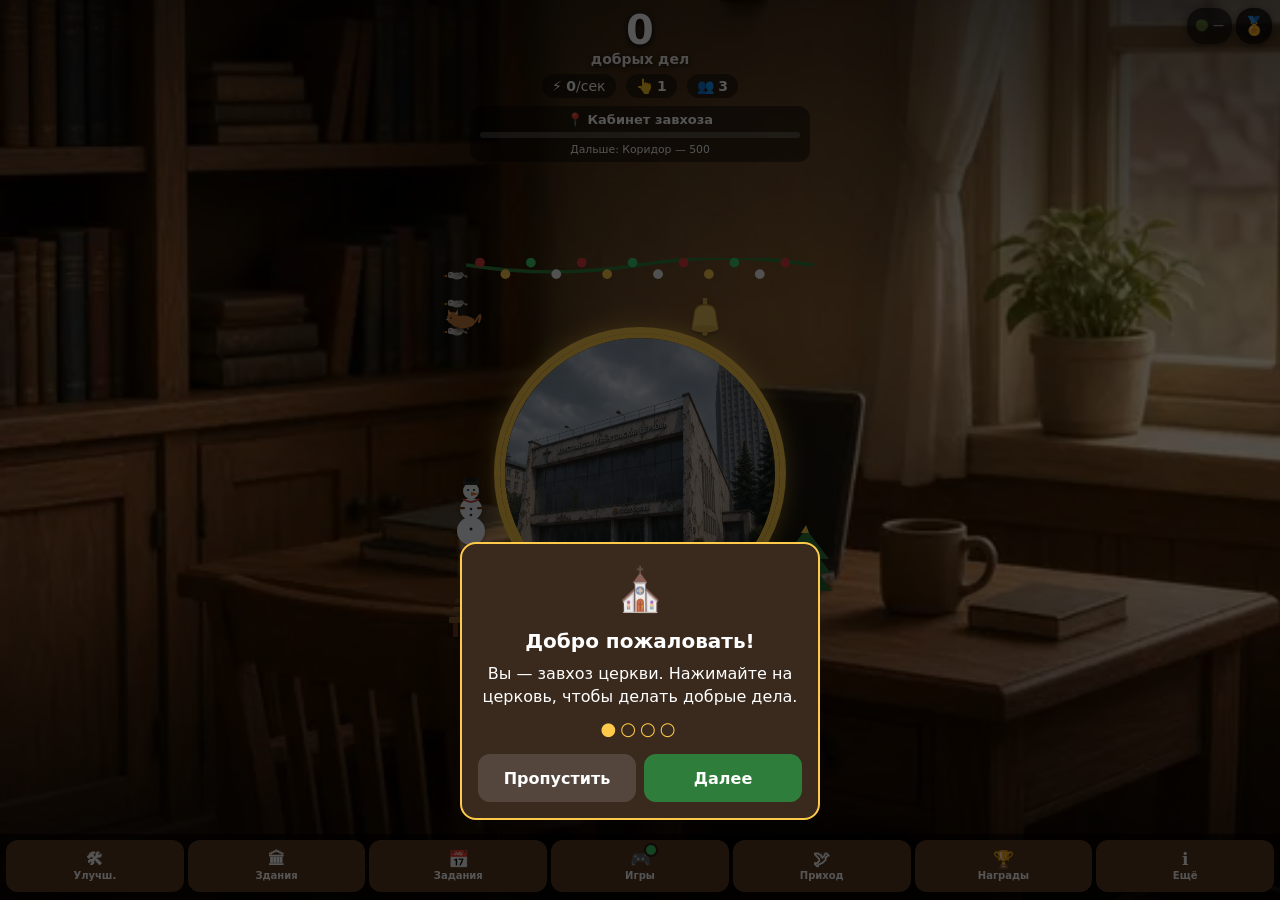
==== commit 71b3676b: "v13: online counter + leaderboard (top-right), sw cache zavhoz-v13c Co-authored-by: prohorpolovnikov" ====
--- a/index.html
+++ b/index.html
@@ -34,6 +34,10 @@
   <div id="loc"><span id="locName">Кабинет завхоза</span><div id="locBar"><i></i></div><small id="locNext"></small></div>
   <div id="boost" hidden></div>
 </header>
+<div id="corner">
+  <button type="button" id="live" hidden aria-label="Сейчас играют"></button>
+  <button type="button" id="boardBtn" aria-label="Таблица мест">🏅</button>
+</div>
 <main id="play">
   <div id="event" hidden></div>
   <div id="scene">
--- a/style.css
+++ b/style.css
@@ -1,9 +1,10 @@
 *{box-sizing:border-box;-webkit-tap-highlight-color:transparent;-webkit-user-select:none;user-select:none;-webkit-touch-callout:none}
+input,textarea{-webkit-user-select:text;user-select:text}
 html,body{margin:0;height:100%;overflow:hidden;background:#2b1d14;color:#fff;font-family:-apple-system,system-ui,"Segoe UI",Roboto,sans-serif;touch-action:manipulation;overscroll-behavior:none}
 #bg{position:fixed;inset:0;background:#3a2a1e center/cover no-repeat;transition:background-image .6s}
 #shade{position:fixed;inset:0;background:linear-gradient(#0008,#0000 35%,#0000 60%,#000a)}
 #top{position:fixed;top:0;left:0;right:0;padding:calc(env(safe-area-inset-top) + 10px) 14px 8px;text-align:center;z-index:2}
-#score{font-size:40px;font-weight:800;text-shadow:0 2px 6px #000;line-height:1}
+#score{font-size:40px;font-weight:800;text-shadow:0 2px 6px #000;line-height:1;margin:0 auto;max-width:calc(100% - 188px)}
 #score small{display:block;font-size:14px;font-weight:600;opacity:.9;margin-top:2px}
 #stats{display:flex;justify-content:center;gap:10px;margin-top:8px;font-size:14px}
 #stats span{background:#0007;border-radius:14px;padding:4px 10px}
@@ -198,9 +199,9 @@
 .grw .cell.item{z-index:1}
 
 /* --- v10 polish --- */
-#tabs button{font-size:9px;padding:2px 0}
-#tabs button i{font-size:16px}
-@media(max-width:400px){#tabs button{font-size:8px}#tabs button i{font-size:15px}}
+#tabs button{font-size:10px;padding:2px 0}
+#tabs button i{font-size:17px}
+@media(max-width:400px){#tabs button{font-size:9px}#tabs button i{font-size:16px}}
 #scene{position:relative;display:flex;align-items:center;justify-content:center;width:min(86vw,340px);height:min(86vw,340px)}
 #fx,#seasons{position:absolute;inset:-18% -8% 0;pointer-events:none;overflow:hidden;border-radius:24px}
 #walk{position:absolute;inset:-10% -8% -14%;pointer-events:none;overflow:hidden;z-index:3}
@@ -299,6 +300,31 @@
 body.rain .walker .umb,.walker.has-umb .umb{display:block}
 body.rain .walker .item{visibility:hidden}
 
+
+#corner{position:fixed;top:calc(env(safe-area-inset-top) + 8px);right:8px;z-index:3;display:flex;flex-direction:row;align-items:stretch;gap:4px}
+#live,#boardBtn{margin:0;background:#000b;border:0;color:#fff;border-radius:16px;padding:6px 8px 5px;font:inherit;font-size:11px;font-weight:800;line-height:1.15;cursor:pointer;text-align:center;min-width:40px;min-height:36px;box-shadow:0 2px 8px #0007}
+#live.off{color:#fff9;font-weight:700;opacity:.85}
+#boardBtn{font-size:18px;padding:4px 7px;min-width:36px;line-height:1}
+#boardBtn.on{box-shadow:0 0 0 2px #ffc94a,0 2px 8px #0007;background:#8a5a2e}
+@media(max-width:360px){
+  #score{font-size:34px;max-width:calc(100% - 176px)}
+  #corner{top:calc(env(safe-area-inset-top) + 6px);right:6px;gap:3px}
+  #live,#boardBtn{font-size:10px;padding:5px 6px;min-height:32px}
+  #boardBtn{font-size:16px;padding:3px 6px;min-width:32px}
+}
+.nickrow{display:flex;gap:8px;align-items:center;margin:8px 0 12px;flex-wrap:wrap}
+.nickrow label{flex:1;min-width:140px;font-size:13px}
+.nickrow input{width:100%;margin-top:4px;font:inherit;font-size:16px;padding:8px 10px;border-radius:10px;border:2px solid #ffc94a66;background:#0006;color:#fff}
+.nickrow button{background:#2f7d3a;font-weight:800;padding:0 14px;min-height:44px}
+#myRank{margin:0 0 10px;font-size:14px}
+ol.board{list-style:none;margin:0;padding:0}
+ol.board li{display:flex;align-items:center;gap:8px;background:#fff1;border-radius:10px;padding:8px 10px;margin-bottom:6px;font-size:14px}
+ol.board li.me{background:#ffc94a33;box-shadow:inset 0 0 0 2px #ffc94a}
+ol.board .rk{width:28px;font-weight:800;color:#ffc94a;text-align:center}
+ol.board .nm{flex:1;font-weight:700;overflow:hidden;text-overflow:ellipsis;white-space:nowrap}
+ol.board .sc{opacity:.9;font-variant-numeric:tabular-nums}
+.board-off{opacity:.85;font-size:13px;line-height:1.4}
+
 @media (prefers-reduced-motion:reduce){
   .flake,.puff,.walker,.walker .fig,.walker .leg,.walker .cane,.garland,.cat,.bird,.drop,.egg,.star{animation:none!important}
 }
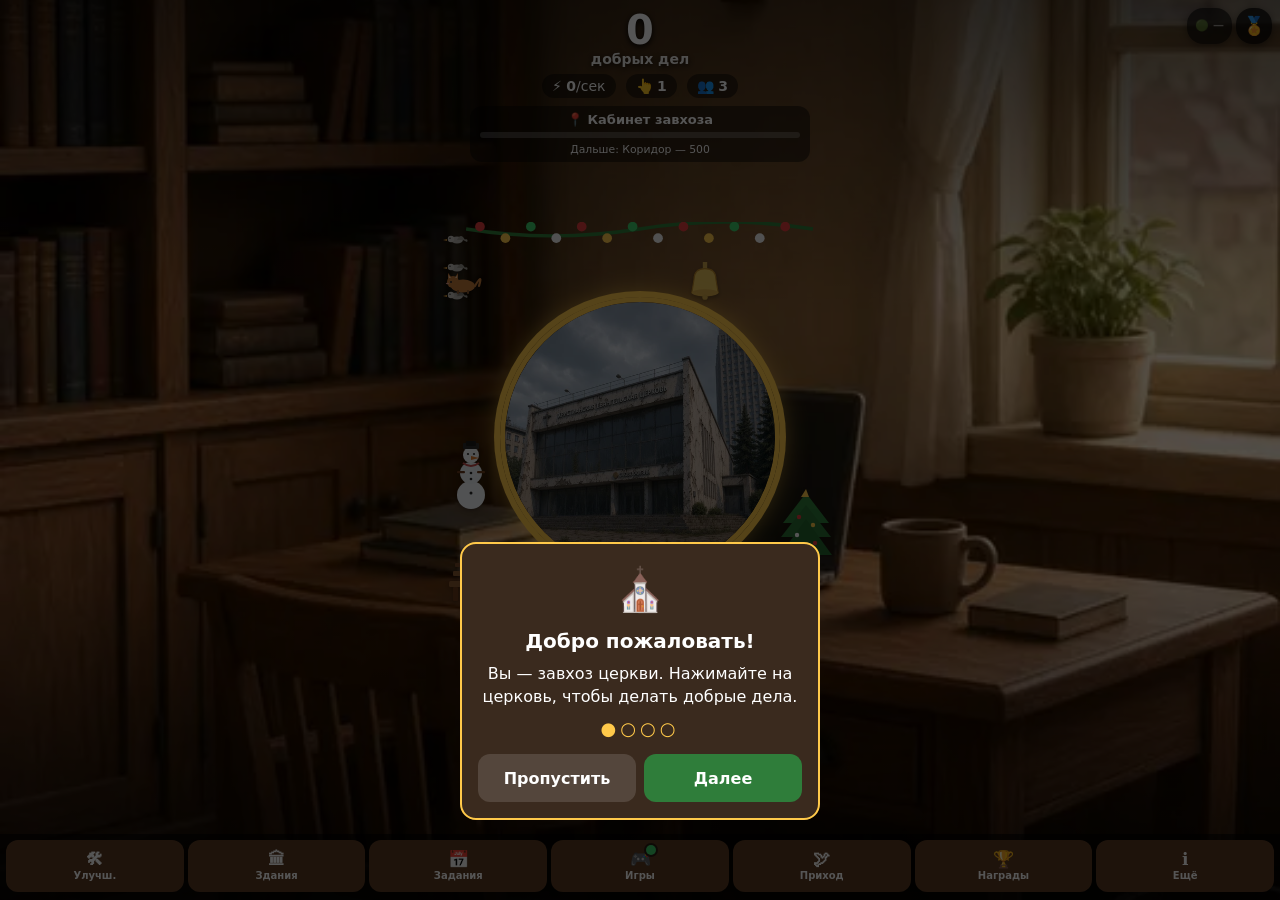
==== commit bc2bf274: "v13d: iOS music fix, tap sound, invite friends bonuses; sw cache zavhoz-v13d Co-authored-by: prohorp" ====
--- a/index.html
+++ b/index.html
@@ -48,6 +48,7 @@
     <div id="seasons" aria-hidden="true"></div>
   </div>
   <div id="hint">Нажимай на церковь — делай добрые дела!</div>
+  <button type="button" id="inviteBtn" aria-label="Пригласи друга — плюс 5% навсегда и сундук">🎁 Пригласи друга<small>+5% навсегда + сундук</small></button>
 </main>
 <nav id="tabs">
   <button data-p="shop"><i>🛠</i>Улучш.</button>
@@ -78,6 +79,7 @@
     </div>
   </div>
 </div>
+<div id="ish" hidden><div id="ishbox" class="ishbox"></div></div>
 <div id="toast"></div>
 <div id="modal" hidden><div class="mbox"><div id="mtext"></div><div id="mbtns"></div></div></div>
 <script src="game.js"></script>
--- a/style.css
+++ b/style.css
@@ -12,7 +12,7 @@
 #locName{font-weight:700}
 #locBar{height:6px;background:#fff3;border-radius:3px;margin:5px 0 3px;overflow:hidden}
 #locBar i{display:block;height:100%;width:0;background:#ffc94a;transition:width .3s}
-#play{position:fixed;inset:0;display:flex;flex-direction:column;align-items:center;justify-content:center;z-index:1;padding-top:90px}
+#play{position:fixed;inset:0;display:flex;flex-direction:column;align-items:center;justify-content:center;z-index:1;padding-top:90px;padding-bottom:calc(env(safe-area-inset-bottom) + 72px)}
 #tap{width:min(64vw,280px);height:min(64vw,280px);border-radius:50%;border:5px solid #ffc94a;padding:0;background:none;box-shadow:0 8px 30px #000a,0 0 0 8px #ffc94a33;transition:transform .08s;cursor:pointer;touch-action:manipulation}
 #tap img{width:100%;height:100%;border-radius:50%;display:block;pointer-events:none}
 #tap.hit{transform:scale(.93)}
@@ -326,5 +326,41 @@
 .board-off{opacity:.85;font-size:13px;line-height:1.4}
 
 @media (prefers-reduced-motion:reduce){
-  .flake,.puff,.walker,.walker .fig,.walker .leg,.walker .cane,.garland,.cat,.bird,.drop,.egg,.star{animation:none!important}
-}
+  .flake,.puff,.walker,.walker .fig,.walker .leg,.walker .cane,.garland,.cat,.bird,.drop,.egg,.star,#inviteBtn{animation:none!important}
+}
+
+#inviteBtn{margin-top:12px;max-width:min(92vw,340px);width:100%;border:2px solid #ffe27a;background:linear-gradient(180deg,#ffd45a,#e08a12 55%,#c56a08);color:#3a2205;font:inherit;font-weight:800;font-size:17px;border-radius:18px;padding:8px 14px 9px;min-height:52px;line-height:1.2;cursor:pointer;touch-action:manipulation;z-index:2;box-shadow:0 0 0 4px #ffc94a55,0 6px 18px #0008,0 0 22px #ffc94a88;animation:invglow 1.4s ease-in-out infinite alternate;-webkit-appearance:none;appearance:none}
+#inviteBtn small{display:block;font-size:12px;font-weight:700;opacity:.95;margin-top:2px}
+#inviteBtn:active{transform:scale(.97)}
+#inviteBtn[hidden]{display:none!important}
+@keyframes invglow{
+  from{box-shadow:0 0 0 3px #ffc94a55,0 6px 16px #0008,0 0 12px #ffc94a66}
+  to{box-shadow:0 0 0 6px #ffc94a88,0 8px 22px #0008,0 0 28px #ffe27acc}
+}
+#ish{position:fixed;inset:0;background:#000a;z-index:5;display:flex;align-items:flex-end;justify-content:center;padding:0}
+#ish[hidden]{display:none!important}
+.ishbox{width:100%;max-width:440px;max-height:min(86vh,640px);background:#2b1d14f7;border-radius:22px 22px 0 0;color:#fff;box-shadow:0 -8px 28px #000c;display:flex;flex-direction:column;padding:0 0 calc(env(safe-area-inset-bottom) + 12px)}
+.ishh{display:flex;align-items:center;gap:8px;padding:14px 12px 8px}
+.ishh b{flex:1;font-size:20px}
+#ishx{background:#fff2;width:48px;min-height:48px;border:0;border-radius:12px;color:#fff;font:inherit;cursor:pointer}
+.ishbody{overflow-y:auto;-webkit-overflow-scrolling:touch;padding:4px 14px 8px}
+.ishcard{background:#fff1;border-radius:14px;padding:10px 12px;margin:0 0 8px}
+.ishcard.you{box-shadow:inset 0 0 0 2px #ffc94a66;background:#ffc94a22}
+.ishcard.pal{background:#1f5a2a55;box-shadow:inset 0 0 0 2px #7dcc8a55}
+.ishcard b{display:block;margin-bottom:4px;font-size:15px}
+.ishcard p{margin:0;font-size:14px;line-height:1.4;opacity:.95}
+.ishprog{text-align:center;background:#0006;border-radius:12px;padding:8px 10px;margin:4px 0 10px;font-size:15px}
+.ishlink{display:flex;gap:8px;margin-bottom:10px}
+.ishlink input{flex:1;min-width:0;font:inherit;font-size:13px;padding:10px;border-radius:12px;border:2px solid #ffc94a66;background:#0006;color:#fff}
+.ishlink button{background:#5b3a22;color:#fff;border:0;border-radius:12px;padding:0 12px;font:inherit;font-weight:700;min-height:44px;cursor:pointer}
+#ishshare{width:100%;background:#2f7d3a;color:#fff;border:0;border-radius:14px;min-height:52px;font:inherit;font-weight:800;font-size:18px;cursor:pointer}
+#ishshare:active{transform:scale(.98)}
+@media(max-height:760px){
+  #hint{display:none}
+  #inviteBtn{margin-top:8px;min-height:48px;font-size:16px;padding:6px 12px 7px}
+  #scene{width:min(72vw,280px);height:min(72vw,280px)}
+}
+@media(max-height:700px){
+  #play{padding-top:78px}
+  #scene{width:min(64vw,240px);height:min(64vw,240px)}
+}
